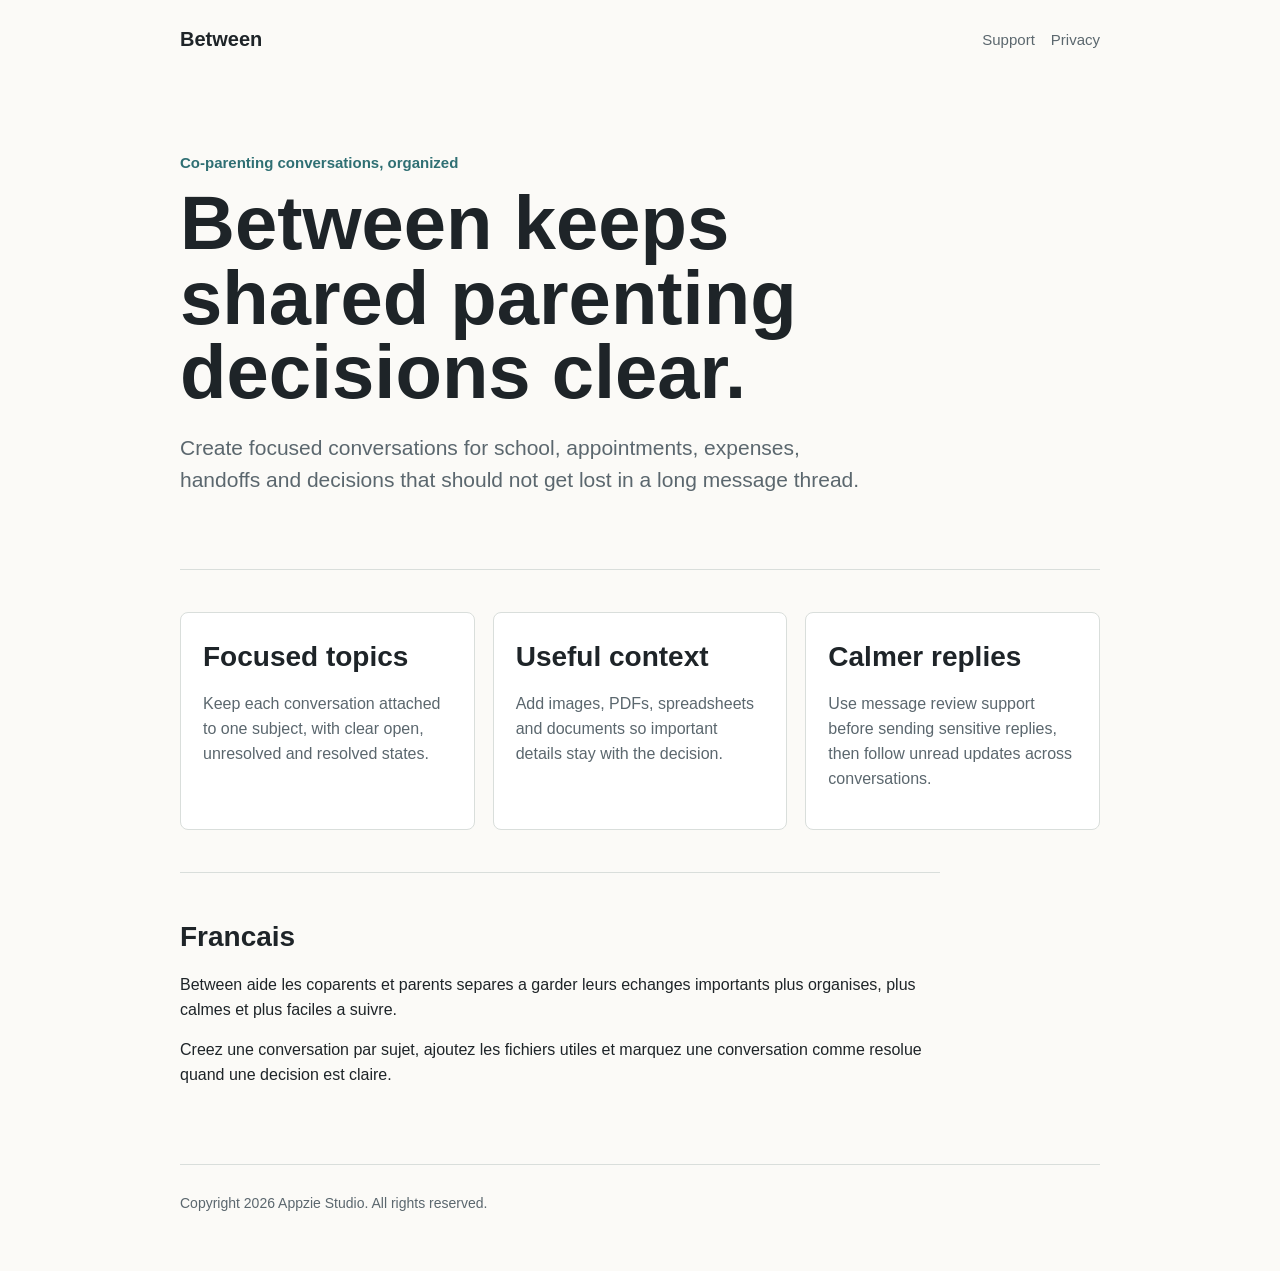
==== index.html @ 647cf222 "Initial push" ====
<!doctype html>
<html lang="en">
  <head>
    <meta charset="utf-8">
    <meta name="viewport" content="width=device-width, initial-scale=1">
    <title>Between</title>
    <meta name="description" content="Between helps co-parents keep important conversations organized, calmer and easier to follow.">
    <link rel="stylesheet" href="./styles.css">
  </head>
  <body>
    <main class="page">
      <nav class="nav" aria-label="Main navigation">
        <a class="brand" href="./index.html">Between</a>
        <div class="links">
          <a href="./support.html">Support</a>
          <a href="./privacy.html">Privacy</a>
        </div>
      </nav>

      <section class="hero">
        <p class="eyebrow">Co-parenting conversations, organized</p>
        <h1>Between keeps shared parenting decisions clear.</h1>
        <p class="lead">
          Create focused conversations for school, appointments, expenses, handoffs and decisions that should not get lost in a long message thread.
        </p>
      </section>

      <section class="section">
        <div class="grid">
          <article class="card">
            <h2>Focused topics</h2>
            <p>Keep each conversation attached to one subject, with clear open, unresolved and resolved states.</p>
          </article>
          <article class="card">
            <h2>Useful context</h2>
            <p>Add images, PDFs, spreadsheets and documents so important details stay with the decision.</p>
          </article>
          <article class="card">
            <h2>Calmer replies</h2>
            <p>Use message review support before sending sensitive replies, then follow unread updates across conversations.</p>
          </article>
        </div>
      </section>

      <section class="section document">
        <h2>Francais</h2>
        <p>
          Between aide les coparents et parents separes a garder leurs echanges importants plus organises, plus calmes et plus faciles a suivre.
        </p>
        <p>
          Creez une conversation par sujet, ajoutez les fichiers utiles et marquez une conversation comme resolue quand une decision est claire.
        </p>
      </section>

      <footer class="footer">
        <p>Copyright 2026 Appzie Studio. All rights reserved.</p>
      </footer>
    </main>
  </body>
</html>
---- styles.css ----
:root {
  color-scheme: light;
  --background: #fbfaf7;
  --surface: #ffffff;
  --text: #1e2428;
  --muted: #5b676e;
  --accent: #2f6f73;
  --accent-soft: #dbeceb;
  --line: #d9dedb;
}

* {
  box-sizing: border-box;
}

body {
  margin: 0;
  background: var(--background);
  color: var(--text);
  font-family: -apple-system, BlinkMacSystemFont, "Segoe UI", sans-serif;
  line-height: 1.55;
}

a {
  color: var(--accent);
}

.page {
  width: min(920px, calc(100% - 32px));
  margin: 0 auto;
}

.nav {
  display: flex;
  align-items: center;
  justify-content: space-between;
  gap: 20px;
  padding: 24px 0;
}

.brand {
  color: var(--text);
  font-size: 20px;
  font-weight: 700;
  text-decoration: none;
}

.links {
  display: flex;
  gap: 16px;
  flex-wrap: wrap;
}

.links a {
  color: var(--muted);
  font-size: 15px;
  text-decoration: none;
}

.hero {
  padding: 72px 0 56px;
}

.eyebrow {
  color: var(--accent);
  font-size: 15px;
  font-weight: 700;
  margin: 0 0 12px;
}

h1 {
  max-width: 760px;
  margin: 0;
  font-size: clamp(42px, 8vw, 76px);
  letter-spacing: 0;
  line-height: 0.98;
}

h2 {
  margin: 0 0 14px;
  font-size: 28px;
  letter-spacing: 0;
}

h3 {
  margin: 28px 0 8px;
  font-size: 19px;
  letter-spacing: 0;
}

p {
  margin: 0 0 16px;
}

.lead {
  max-width: 680px;
  margin-top: 22px;
  color: var(--muted);
  font-size: 21px;
}

.section {
  border-top: 1px solid var(--line);
  padding: 42px 0;
}

.grid {
  display: grid;
  grid-template-columns: repeat(3, 1fr);
  gap: 18px;
}

.card {
  min-height: 150px;
  padding: 22px;
  background: var(--surface);
  border: 1px solid var(--line);
  border-radius: 8px;
}

.card p {
  color: var(--muted);
}

.notice {
  padding: 18px;
  margin: 22px 0;
  background: var(--accent-soft);
  border: 1px solid #bedbd8;
  border-radius: 8px;
}

.document {
  max-width: 760px;
  padding-bottom: 60px;
}

.document ul {
  padding-left: 22px;
}

.document li {
  margin-bottom: 8px;
}

.muted {
  color: var(--muted);
}

.footer {
  border-top: 1px solid var(--line);
  color: var(--muted);
  padding: 28px 0 40px;
  font-size: 14px;
}

@media (max-width: 720px) {
  .nav {
    align-items: flex-start;
    flex-direction: column;
  }

  .hero {
    padding-top: 44px;
  }

  .grid {
    grid-template-columns: 1fr;
  }
}
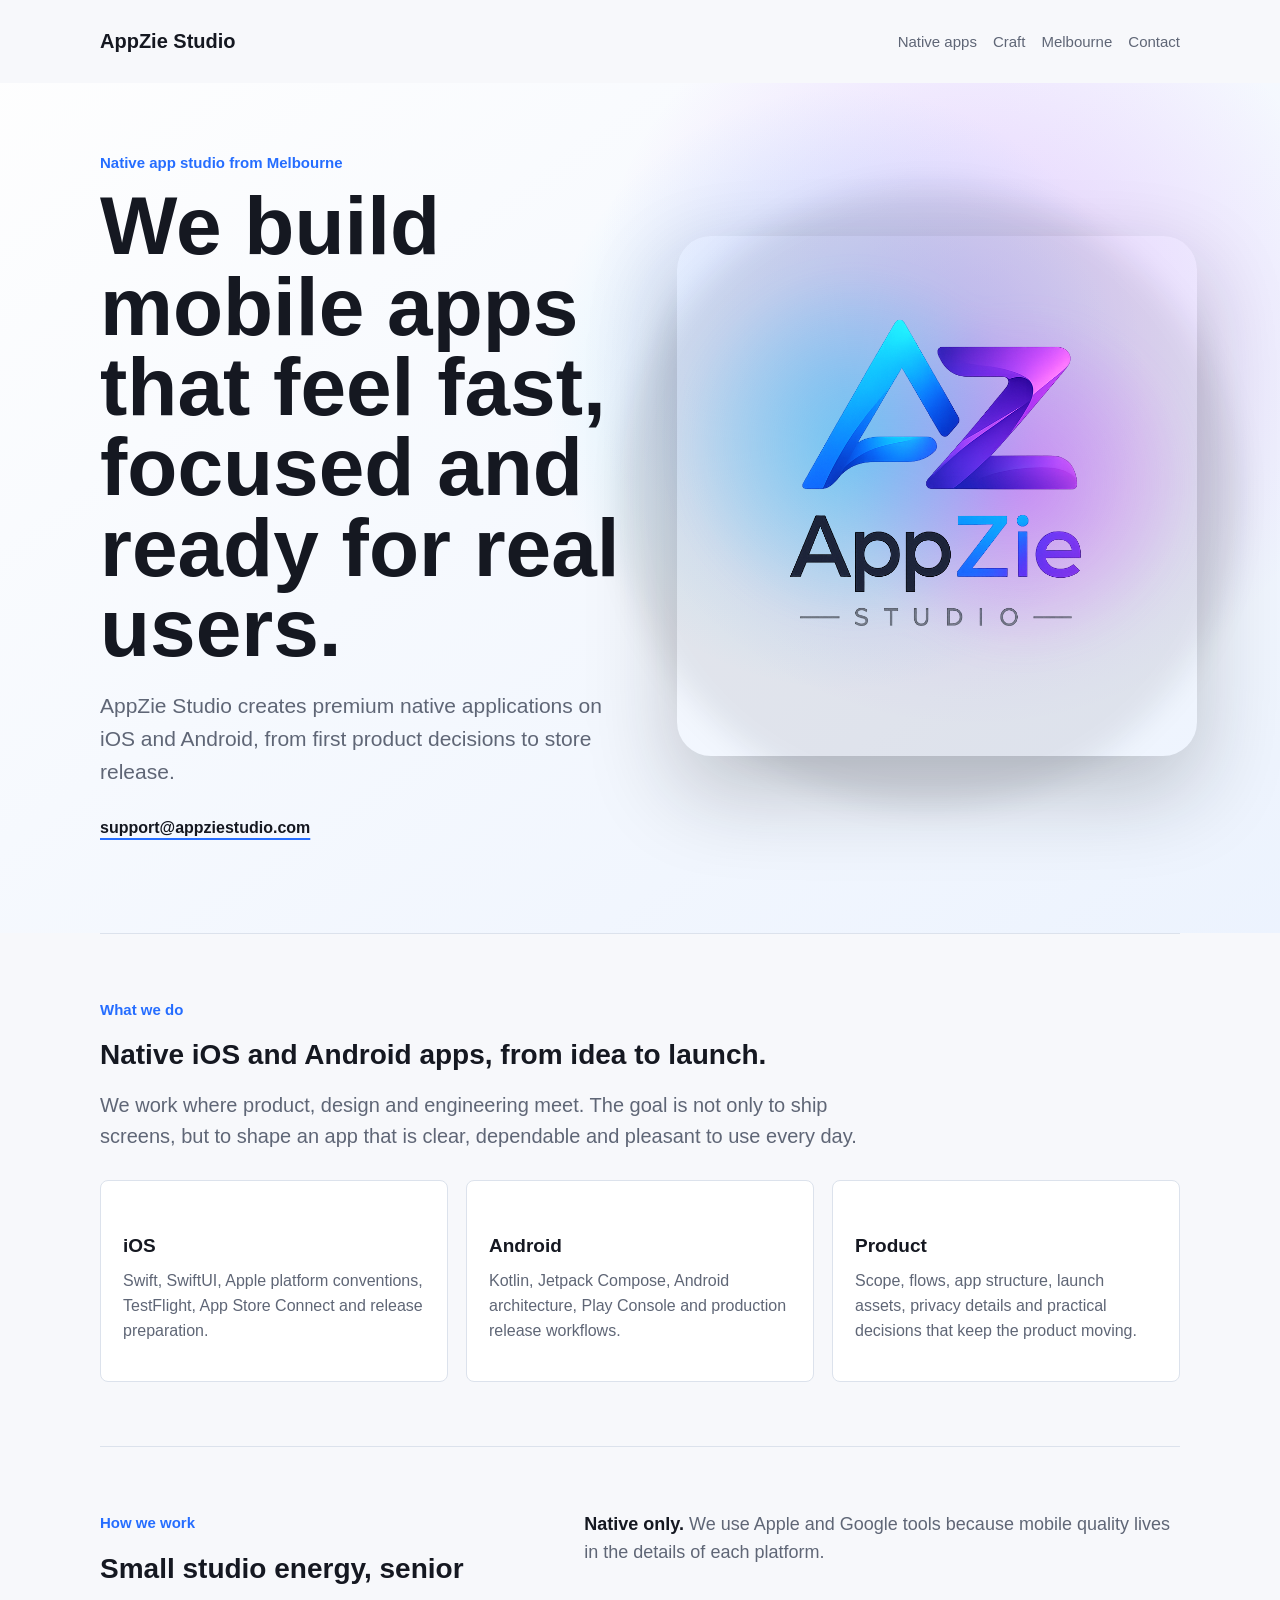
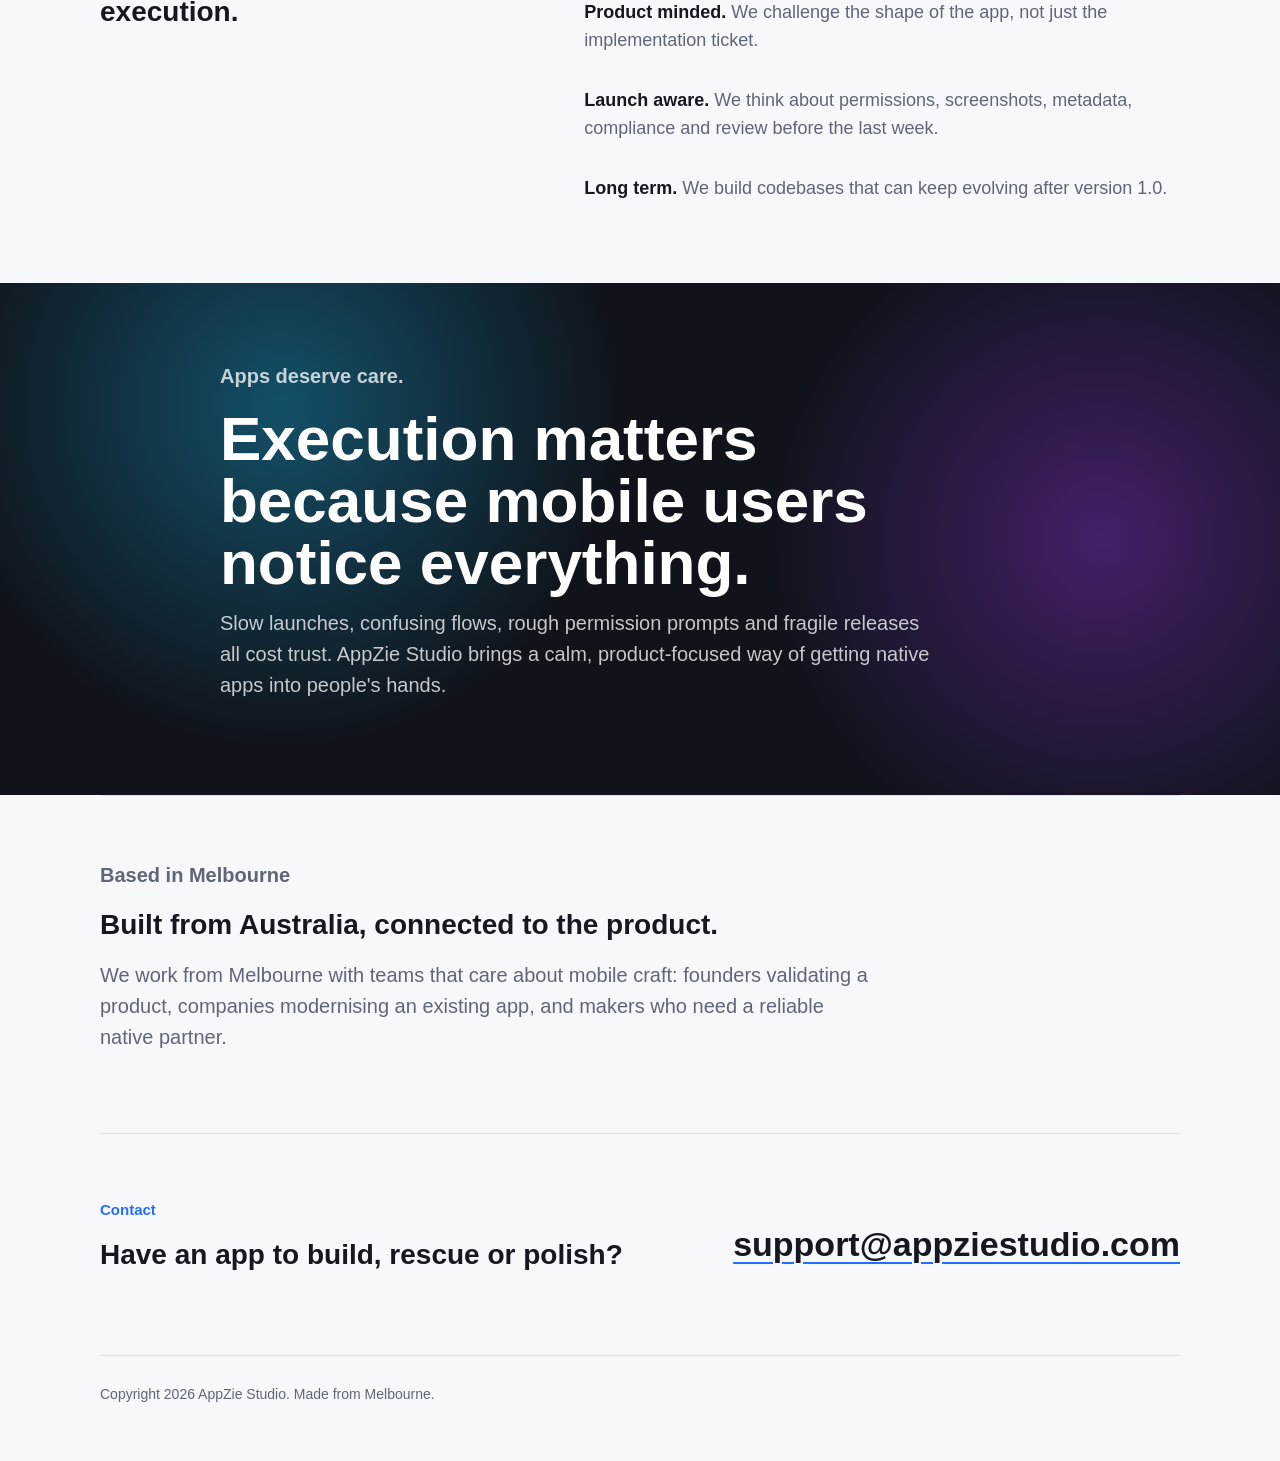
==== commit 046d28b4: "Appzie studio" ====
--- a/index.html
+++ b/index.html
@@ -3,57 +3,108 @@
   <head>
     <meta charset="utf-8">
     <meta name="viewport" content="width=device-width, initial-scale=1">
-    <title>Between</title>
-    <meta name="description" content="Between helps co-parents keep important conversations organized, calmer and easier to follow.">
+    <title>AppZie Studio</title>
+    <meta name="description" content="AppZie Studio is a Melbourne native app studio building premium iOS and Android products.">
     <link rel="stylesheet" href="./styles.css">
   </head>
   <body>
-    <main class="page">
-      <nav class="nav" aria-label="Main navigation">
-        <a class="brand" href="./index.html">Between</a>
+    <main>
+      <nav class="nav page" aria-label="Main navigation">
+        <a class="brand" href="./index.html">AppZie Studio</a>
         <div class="links">
-          <a href="./support.html">Support</a>
-          <a href="./privacy.html">Privacy</a>
+          <a href="#native">Native apps</a>
+          <a href="#craft">Craft</a>
+          <a href="#melbourne">Melbourne</a>
+          <a href="mailto:support@appziestudio.com">Contact</a>
         </div>
       </nav>
 
-      <section class="hero">
-        <p class="eyebrow">Co-parenting conversations, organized</p>
-        <h1>Between keeps shared parenting decisions clear.</h1>
-        <p class="lead">
-          Create focused conversations for school, appointments, expenses, handoffs and decisions that should not get lost in a long message thread.
-        </p>
+      <section class="studio-hero">
+        <div class="page hero-layout">
+          <div class="hero-copy">
+            <p class="eyebrow">Native app studio from Melbourne</p>
+            <h1>We build mobile apps that feel fast, focused and ready for real users.</h1>
+            <p class="lead">
+              AppZie Studio creates premium native applications on iOS and Android, from first product decisions to store release.
+            </p>
+            <a class="text-link" href="mailto:support@appziestudio.com">support@appziestudio.com</a>
+          </div>
+          <div class="logo-stage" aria-label="AppZie Studio logo">
+            <img class="hero-logo" src="./assets/appzie-logo.png" alt="AppZie Studio logo">
+          </div>
+        </div>
       </section>
 
-      <section class="section">
+      <section class="section page" id="native">
+        <div class="section-heading">
+          <p class="eyebrow">What we do</p>
+          <h2>Native iOS and Android apps, from idea to launch.</h2>
+          <p>
+            We work where product, design and engineering meet. The goal is not only to ship screens, but to shape an app that is clear, dependable and pleasant to use every day.
+          </p>
+        </div>
+
         <div class="grid">
           <article class="card">
-            <h2>Focused topics</h2>
-            <p>Keep each conversation attached to one subject, with clear open, unresolved and resolved states.</p>
+            <h3>iOS</h3>
+            <p>Swift, SwiftUI, Apple platform conventions, TestFlight, App Store Connect and release preparation.</p>
           </article>
           <article class="card">
-            <h2>Useful context</h2>
-            <p>Add images, PDFs, spreadsheets and documents so important details stay with the decision.</p>
+            <h3>Android</h3>
+            <p>Kotlin, Jetpack Compose, Android architecture, Play Console and production release workflows.</p>
           </article>
           <article class="card">
-            <h2>Calmer replies</h2>
-            <p>Use message review support before sending sensitive replies, then follow unread updates across conversations.</p>
+            <h3>Product</h3>
+            <p>Scope, flows, app structure, launch assets, privacy details and practical decisions that keep the product moving.</p>
           </article>
         </div>
       </section>
 
-      <section class="section document">
-        <h2>Francais</h2>
-        <p>
-          Between aide les coparents et parents separes a garder leurs echanges importants plus organises, plus calmes et plus faciles a suivre.
-        </p>
-        <p>
-          Creez une conversation par sujet, ajoutez les fichiers utiles et marquez une conversation comme resolue quand une decision est claire.
-        </p>
+      <section class="section page" id="craft">
+        <div class="split">
+          <div>
+            <p class="eyebrow">How we work</p>
+            <h2>Small studio energy, senior execution.</h2>
+          </div>
+          <div class="stack-list">
+            <p><strong>Native only.</strong> We use Apple and Google tools because mobile quality lives in the details of each platform.</p>
+            <p><strong>Product minded.</strong> We challenge the shape of the app, not just the implementation ticket.</p>
+            <p><strong>Launch aware.</strong> We think about permissions, screenshots, metadata, compliance and review before the last week.</p>
+            <p><strong>Long term.</strong> We build codebases that can keep evolving after version 1.0.</p>
+          </div>
+        </div>
       </section>
 
-      <footer class="footer">
-        <p>Copyright 2026 Appzie Studio. All rights reserved.</p>
+      <section class="signature-band">
+        <div class="page signature-layout">
+          <p class="signature-kicker">Apps deserve care.</p>
+          <h2>Execution matters because mobile users notice everything.</h2>
+          <p>
+            Slow launches, confusing flows, rough permission prompts and fragile releases all cost trust. AppZie Studio brings a calm, product-focused way of getting native apps into people's hands.
+          </p>
+        </div>
+      </section>
+
+      <section class="section page" id="melbourne">
+        <div class="melbourne">
+          <p class="eyebrow">Based in Melbourne</p>
+          <h2>Built from Australia, connected to the product.</h2>
+          <p>
+            We work from Melbourne with teams that care about mobile craft: founders validating a product, companies modernising an existing app, and makers who need a reliable native partner.
+          </p>
+        </div>
+      </section>
+
+      <section class="section page contact-section">
+        <div>
+          <p class="eyebrow">Contact</p>
+          <h2>Have an app to build, rescue or polish?</h2>
+        </div>
+        <a class="contact-email" href="mailto:support@appziestudio.com">support@appziestudio.com</a>
+      </section>
+
+      <footer class="footer page">
+        <p>Copyright 2026 AppZie Studio. Made from Melbourne.</p>
       </footer>
     </main>
   </body>
--- a/styles.css
+++ b/styles.css
@@ -1,12 +1,14 @@
 :root {
   color-scheme: light;
-  --background: #fbfaf7;
+  --background: #f7f8fb;
+  --background-alt: #10131a;
   --surface: #ffffff;
-  --text: #1e2428;
-  --muted: #5b676e;
-  --accent: #2f6f73;
-  --accent-soft: #dbeceb;
-  --line: #d9dedb;
+  --text: #151821;
+  --muted: #5f6676;
+  --accent: #256dff;
+  --accent-strong: #a638ff;
+  --accent-soft: #e8f1ff;
+  --line: #dce2ec;
 }
 
 * {
@@ -26,7 +28,7 @@
 }
 
 .page {
-  width: min(920px, calc(100% - 32px));
+  width: min(1080px, calc(100% - 32px));
   margin: 0 auto;
 }
 
@@ -35,7 +37,7 @@
   align-items: center;
   justify-content: space-between;
   gap: 20px;
-  padding: 24px 0;
+  padding: 26px 0;
 }
 
 .brand {
@@ -61,6 +63,28 @@
   padding: 72px 0 56px;
 }
 
+.studio-hero {
+  min-height: 760px;
+  padding: 68px 0 92px;
+  background:
+    radial-gradient(circle at 76% 30%, rgba(166, 56, 255, 0.24), transparent 34%),
+    radial-gradient(circle at 66% 36%, rgba(27, 202, 255, 0.24), transparent 30%),
+    linear-gradient(145deg, rgba(255, 255, 255, 0.82), rgba(232, 241, 255, 0.72)),
+    var(--background);
+  overflow: hidden;
+}
+
+.hero-layout {
+  display: grid;
+  grid-template-columns: minmax(0, 1.02fr) minmax(340px, 0.98fr);
+  align-items: center;
+  gap: 54px;
+}
+
+.hero-copy {
+  max-width: 720px;
+}
+
 .eyebrow {
   color: var(--accent);
   font-size: 15px;
@@ -69,9 +93,9 @@
 }
 
 h1 {
-  max-width: 760px;
+  max-width: 820px;
   margin: 0;
-  font-size: clamp(42px, 8vw, 76px);
+  font-size: clamp(44px, 7vw, 82px);
   letter-spacing: 0;
   line-height: 0.98;
 }
@@ -99,9 +123,57 @@
   font-size: 21px;
 }
 
+.text-link {
+  display: inline-block;
+  margin-top: 12px;
+  color: var(--text);
+  font-weight: 700;
+  text-decoration-color: var(--accent);
+  text-decoration-thickness: 2px;
+  text-underline-offset: 5px;
+}
+
+.logo-stage {
+  position: relative;
+  display: grid;
+  place-items: center;
+  min-height: 560px;
+}
+
+.logo-stage::before {
+  position: absolute;
+  width: min(620px, 78vw);
+  aspect-ratio: 1;
+  content: "";
+  background:
+    radial-gradient(circle at 38% 42%, rgba(0, 194, 255, 0.38), transparent 34%),
+    radial-gradient(circle at 65% 48%, rgba(197, 58, 255, 0.42), transparent 34%),
+    rgba(17, 20, 28, 0.08);
+  border-radius: 999px;
+  filter: blur(14px);
+}
+
+.hero-logo {
+  position: relative;
+  width: min(520px, 82vw);
+  height: auto;
+  border-radius: 34px;
+  box-shadow: 0 34px 90px rgba(21, 24, 33, 0.24);
+}
+
 .section {
   border-top: 1px solid var(--line);
-  padding: 42px 0;
+  padding: 64px 0;
+}
+
+.section-heading {
+  max-width: 760px;
+  margin-bottom: 28px;
+}
+
+.section-heading p:not(.eyebrow) {
+  color: var(--muted);
+  font-size: 20px;
 }
 
 .grid {
@@ -118,8 +190,81 @@
   border-radius: 8px;
 }
 
-.card p {
-  color: var(--muted);
+.card p,
+.stack-list,
+.melbourne p {
+  color: var(--muted);
+}
+
+.split {
+  display: grid;
+  grid-template-columns: 0.85fr 1.15fr;
+  gap: 44px;
+}
+
+.stack-list {
+  display: grid;
+  gap: 16px;
+  font-size: 18px;
+}
+
+.stack-list strong {
+  color: var(--text);
+}
+
+.signature-band {
+  padding: 78px 0;
+  background:
+    radial-gradient(circle at 22% 24%, rgba(25, 197, 255, 0.34), transparent 32%),
+    radial-gradient(circle at 86% 50%, rgba(166, 56, 255, 0.34), transparent 30%),
+    var(--background-alt);
+  color: #ffffff;
+}
+
+.signature-layout {
+  max-width: 840px;
+}
+
+.signature-layout h2 {
+  max-width: 780px;
+  font-size: clamp(34px, 6vw, 62px);
+  line-height: 1;
+}
+
+.signature-layout p {
+  max-width: 720px;
+  color: rgba(255, 255, 255, 0.76);
+  font-size: 20px;
+}
+
+.signature-kicker {
+  color: #74dbff;
+  font-weight: 700;
+}
+
+.melbourne {
+  max-width: 780px;
+}
+
+.melbourne p {
+  font-size: 20px;
+}
+
+.contact-section {
+  display: flex;
+  align-items: center;
+  justify-content: space-between;
+  gap: 32px;
+}
+
+.contact-email {
+  color: var(--text);
+  font-size: clamp(22px, 4vw, 34px);
+  font-weight: 700;
+  text-decoration-color: var(--accent);
+  text-decoration-thickness: 2px;
+  text-underline-offset: 6px;
+  word-break: break-word;
 }
 
 .notice {
@@ -164,7 +309,30 @@
     padding-top: 44px;
   }
 
+  .studio-hero {
+    min-height: 0;
+    padding: 44px 0 54px;
+  }
+
+  .hero-layout,
+  .split {
+    grid-template-columns: 1fr;
+  }
+
+  .logo-stage {
+    min-height: 360px;
+  }
+
+  .hero-logo {
+    border-radius: 24px;
+  }
+
   .grid {
     grid-template-columns: 1fr;
   }
-}
+
+  .contact-section {
+    align-items: flex-start;
+    flex-direction: column;
+  }
+}
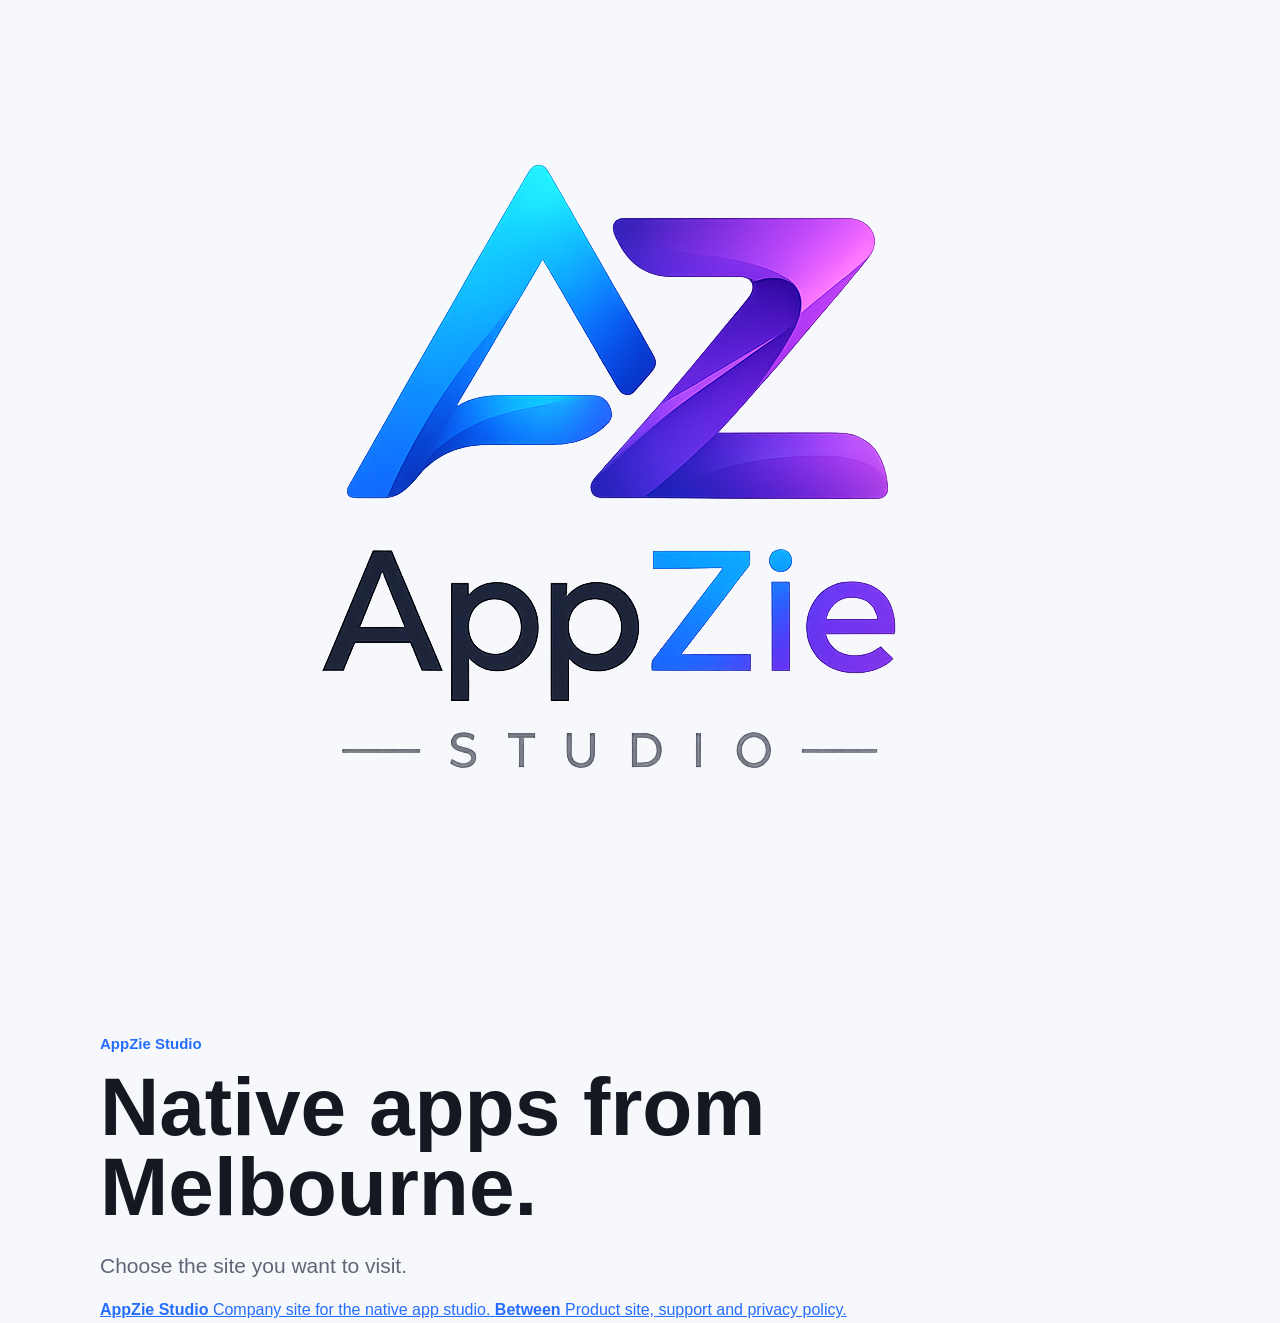
==== commit 0099a6b2: "NewVersion" ====
--- a/index.html
+++ b/index.html
@@ -4,108 +4,26 @@
     <meta charset="utf-8">
     <meta name="viewport" content="width=device-width, initial-scale=1">
     <title>AppZie Studio</title>
-    <meta name="description" content="AppZie Studio is a Melbourne native app studio building premium iOS and Android products.">
+    <meta name="description" content="Choose between the AppZie Studio company site and the Between product site.">
     <link rel="stylesheet" href="./styles.css">
   </head>
   <body>
-    <main>
-      <nav class="nav page" aria-label="Main navigation">
-        <a class="brand" href="./index.html">AppZie Studio</a>
-        <div class="links">
-          <a href="#native">Native apps</a>
-          <a href="#craft">Craft</a>
-          <a href="#melbourne">Melbourne</a>
-          <a href="mailto:support@appziestudio.com">Contact</a>
-        </div>
-      </nav>
+    <main class="hub page">
+      <img class="hub-logo" src="./appzie/assets/appzie-logo.png" alt="AppZie Studio logo">
+      <p class="eyebrow">AppZie Studio</p>
+      <h1>Native apps from Melbourne.</h1>
+      <p class="lead">Choose the site you want to visit.</p>
 
-      <section class="studio-hero">
-        <div class="page hero-layout">
-          <div class="hero-copy">
-            <p class="eyebrow">Native app studio from Melbourne</p>
-            <h1>We build mobile apps that feel fast, focused and ready for real users.</h1>
-            <p class="lead">
-              AppZie Studio creates premium native applications on iOS and Android, from first product decisions to store release.
-            </p>
-            <a class="text-link" href="mailto:support@appziestudio.com">support@appziestudio.com</a>
-          </div>
-          <div class="logo-stage" aria-label="AppZie Studio logo">
-            <img class="hero-logo" src="./assets/appzie-logo.png" alt="AppZie Studio logo">
-          </div>
-        </div>
-      </section>
-
-      <section class="section page" id="native">
-        <div class="section-heading">
-          <p class="eyebrow">What we do</p>
-          <h2>Native iOS and Android apps, from idea to launch.</h2>
-          <p>
-            We work where product, design and engineering meet. The goal is not only to ship screens, but to shape an app that is clear, dependable and pleasant to use every day.
-          </p>
-        </div>
-
-        <div class="grid">
-          <article class="card">
-            <h3>iOS</h3>
-            <p>Swift, SwiftUI, Apple platform conventions, TestFlight, App Store Connect and release preparation.</p>
-          </article>
-          <article class="card">
-            <h3>Android</h3>
-            <p>Kotlin, Jetpack Compose, Android architecture, Play Console and production release workflows.</p>
-          </article>
-          <article class="card">
-            <h3>Product</h3>
-            <p>Scope, flows, app structure, launch assets, privacy details and practical decisions that keep the product moving.</p>
-          </article>
-        </div>
-      </section>
-
-      <section class="section page" id="craft">
-        <div class="split">
-          <div>
-            <p class="eyebrow">How we work</p>
-            <h2>Small studio energy, senior execution.</h2>
-          </div>
-          <div class="stack-list">
-            <p><strong>Native only.</strong> We use Apple and Google tools because mobile quality lives in the details of each platform.</p>
-            <p><strong>Product minded.</strong> We challenge the shape of the app, not just the implementation ticket.</p>
-            <p><strong>Launch aware.</strong> We think about permissions, screenshots, metadata, compliance and review before the last week.</p>
-            <p><strong>Long term.</strong> We build codebases that can keep evolving after version 1.0.</p>
-          </div>
-        </div>
-      </section>
-
-      <section class="signature-band">
-        <div class="page signature-layout">
-          <p class="signature-kicker">Apps deserve care.</p>
-          <h2>Execution matters because mobile users notice everything.</h2>
-          <p>
-            Slow launches, confusing flows, rough permission prompts and fragile releases all cost trust. AppZie Studio brings a calm, product-focused way of getting native apps into people's hands.
-          </p>
-        </div>
-      </section>
-
-      <section class="section page" id="melbourne">
-        <div class="melbourne">
-          <p class="eyebrow">Based in Melbourne</p>
-          <h2>Built from Australia, connected to the product.</h2>
-          <p>
-            We work from Melbourne with teams that care about mobile craft: founders validating a product, companies modernising an existing app, and makers who need a reliable native partner.
-          </p>
-        </div>
-      </section>
-
-      <section class="section page contact-section">
-        <div>
-          <p class="eyebrow">Contact</p>
-          <h2>Have an app to build, rescue or polish?</h2>
-        </div>
-        <a class="contact-email" href="mailto:support@appziestudio.com">support@appziestudio.com</a>
-      </section>
-
-      <footer class="footer page">
-        <p>Copyright 2026 AppZie Studio. Made from Melbourne.</p>
-      </footer>
+      <div class="hub-actions">
+        <a class="hub-card" href="./appzie/">
+          <strong>AppZie Studio</strong>
+          <span>Company site for the native app studio.</span>
+        </a>
+        <a class="hub-card" href="./between/">
+          <strong>Between</strong>
+          <span>Product site, support and privacy policy.</span>
+        </a>
+      </div>
     </main>
   </body>
 </html>
